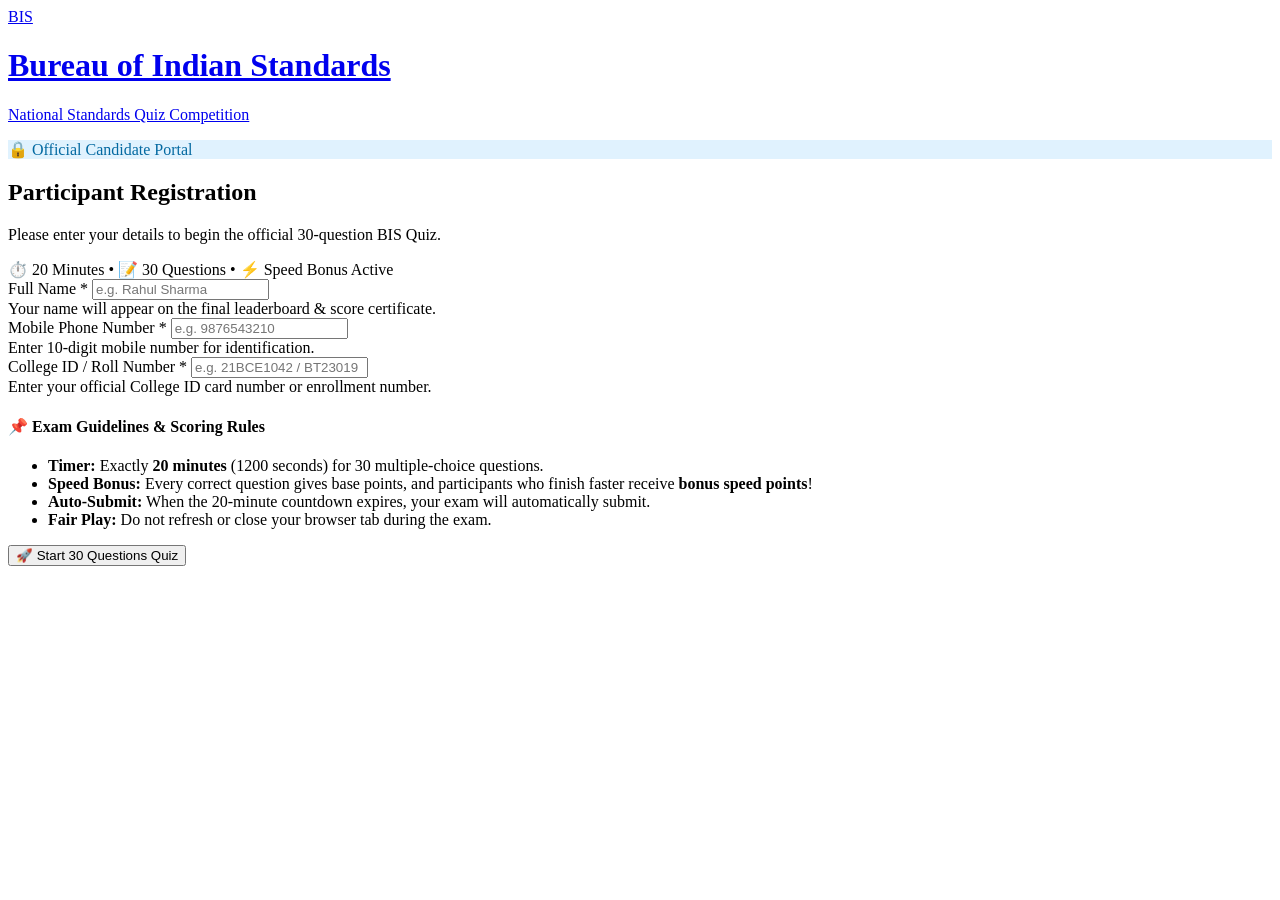
==== index.html @ db58b09c "Add files via upload" ====
<!DOCTYPE html>
<html lang="en">
<head>
  <meta charset="UTF-8">
  <meta name="viewport" content="width=device-width, initial-scale=1.0">
  <title>BIS Quiz 2026 | Bureau of Indian Standards Knowledge Competition</title>
  <link rel="stylesheet" href="/static/css/style.css">
</head>
<body>

  <!-- Header -->
  <header class="app-header">
    <a href="/" class="brand-wrapper">
      <div class="bis-badge">BIS</div>
      <div class="brand-text">
        <h1>Bureau of Indian Standards</h1>
        <p>National Standards Quiz Competition</p>
      </div>
    </a>
    <div class="speed-badge" style="background:#e0f2fe; color:#0369a1;">
      🔒 Official Candidate Portal
    </div>
  </header>

  <!-- Main Registration Section -->
  <main class="main-content">
    <div class="quiz-card reg-container">
      <div class="reg-header">
        <h2>Participant Registration</h2>
        <p>Please enter your details to begin the official 30-question BIS Quiz.</p>
        <div class="highlights-pill">
          <span>⏱️ 20 Minutes</span>
          <span>•</span>
          <span>📝 30 Questions</span>
          <span>•</span>
          <span>⚡ Speed Bonus Active</span>
        </div>
      </div>

      <!-- Registration Form -->
      <form id="regForm" onsubmit="handleRegistration(event)">
        <div class="form-group">
          <label for="name">Full Name *</label>
          <input type="text" id="name" name="name" required placeholder="e.g. Rahul Sharma" autocomplete="name">
          <div class="input-hint">Your name will appear on the final leaderboard & score certificate.</div>
        </div>

        <div class="form-group">
          <label for="phone">Mobile Phone Number *</label>
          <input type="tel" id="phone" name="phone" required placeholder="e.g. 9876543210" pattern="[0-9]{10}" maxlength="10">
          <div class="input-hint">Enter 10-digit mobile number for identification.</div>
        </div>

        <div class="form-group">
          <label for="college_id">College ID / Roll Number *</label>
          <input type="text" id="college_id" name="college_id" required placeholder="e.g. 21BCE1042 / BT23019">
          <div class="input-hint">Enter your official College ID card number or enrollment number.</div>
        </div>

        <!-- Rules Box -->
        <div class="rules-box">
          <h4>📌 Exam Guidelines & Scoring Rules</h4>
          <ul>
            <li><strong>Timer:</strong> Exactly <strong>20 minutes</strong> (1200 seconds) for 30 multiple-choice questions.</li>
            <li><strong>Speed Bonus:</strong> Every correct question gives base points, and participants who finish faster receive <strong>bonus speed points</strong>!</li>
            <li><strong>Auto-Submit:</strong> When the 20-minute countdown expires, your exam will automatically submit.</li>
            <li><strong>Fair Play:</strong> Do not refresh or close your browser tab during the exam.</li>
          </ul>
        </div>

        <div id="errorAlert" style="display:none; color:#dc2626; background:#fee2e2; padding:12px; border-radius:8px; margin-bottom:16px; font-size:14px; text-align:center;"></div>

        <button type="submit" id="submitBtn" class="btn-primary">
          <span>🚀 Start 30 Questions Quiz</span>
        </button>
      </form>
    </div>
  </main>

  <script>
    async function handleRegistration(e) {
      e.preventDefault();
      const btn = document.getElementById("submitBtn");
      const errBox = document.getElementById("errorAlert");
      errBox.style.display = "none";

      const name = document.getElementById("name").value.trim();
      const phone = document.getElementById("phone").value.trim();
      const college_id = document.getElementById("college_id").value.trim();

      if (!name || !phone || !college_id) {
        errBox.textContent = "Please fill in all required fields.";
        errBox.style.display = "block";
        return;
      }

      if (!/^\d{10}$/.test(phone)) {
        errBox.textContent = "Please enter a valid 10-digit mobile number.";
        errBox.style.display = "block";
        return;
      }

      btn.disabled = true;
      btn.innerHTML = "<span>Generating Your 30 Questions... ⏳</span>";

      try {
        const res = await fetch("/api/register", {
          method: "POST",
          headers: { "Content-Type": "application/json" },
          body: JSON.stringify({ name, phone, college_id })
        });
        const data = await res.json();
        if (data.success) {
          // Clear any old stored answers
          localStorage.removeItem("bis_quiz_answers");
          localStorage.removeItem("bis_quiz_marked");
          window.location.href = data.redirect_url;
        } else {
          errBox.textContent = data.message || "Registration failed. Please try again.";
          errBox.style.display = "block";
          btn.disabled = false;
          btn.innerHTML = "<span>🚀 Start 30 Questions Quiz</span>";
        }
      } catch (err) {
        errBox.textContent = "Connection error. Please check server status.";
        errBox.style.display = "block";
        btn.disabled = false;
        btn.innerHTML = "<span>🚀 Start 30 Questions Quiz</span>";
      }
    }
  </script>
</body>
</html>
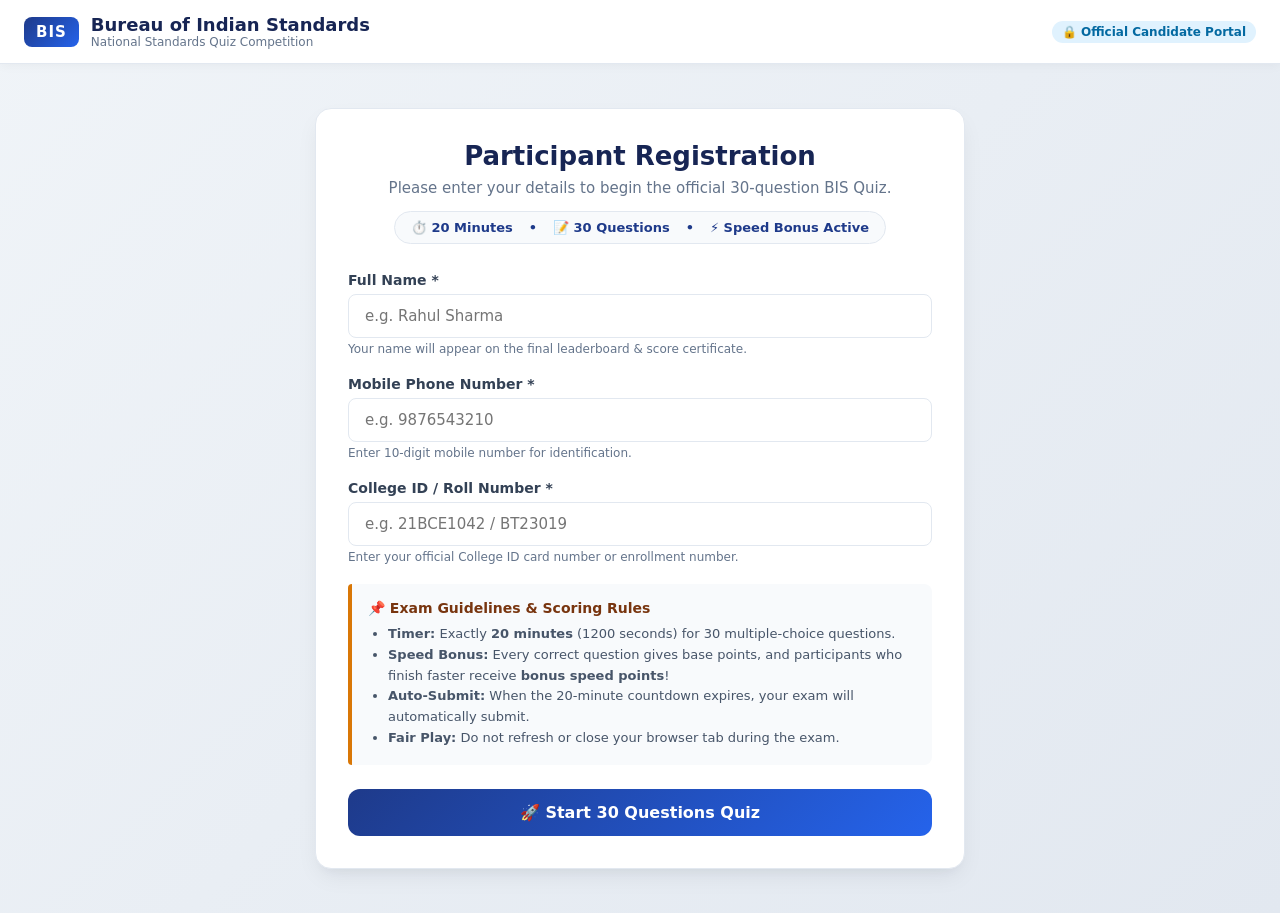
==== commit 703fb1d7: "Add files via upload" ====
--- a/index.html
+++ b/index.html
@@ -1,133 +1,1000 @@
-<!DOCTYPE html>
-<html lang="en">
-<head>
-  <meta charset="UTF-8">
-  <meta name="viewport" content="width=device-width, initial-scale=1.0">
-  <title>BIS Quiz 2026 | Bureau of Indian Standards Knowledge Competition</title>
-  <link rel="stylesheet" href="/static/css/style.css">
-</head>
-<body>
-
-  <!-- Header -->
-  <header class="app-header">
-    <a href="/" class="brand-wrapper">
-      <div class="bis-badge">BIS</div>
-      <div class="brand-text">
-        <h1>Bureau of Indian Standards</h1>
-        <p>National Standards Quiz Competition</p>
-      </div>
-    </a>
-    <div class="speed-badge" style="background:#e0f2fe; color:#0369a1;">
-      🔒 Official Candidate Portal
-    </div>
-  </header>
-
-  <!-- Main Registration Section -->
-  <main class="main-content">
-    <div class="quiz-card reg-container">
-      <div class="reg-header">
-        <h2>Participant Registration</h2>
-        <p>Please enter your details to begin the official 30-question BIS Quiz.</p>
-        <div class="highlights-pill">
-          <span>⏱️ 20 Minutes</span>
-          <span>•</span>
-          <span>📝 30 Questions</span>
-          <span>•</span>
-          <span>⚡ Speed Bonus Active</span>
-        </div>
-      </div>
-
-      <!-- Registration Form -->
-      <form id="regForm" onsubmit="handleRegistration(event)">
-        <div class="form-group">
-          <label for="name">Full Name *</label>
-          <input type="text" id="name" name="name" required placeholder="e.g. Rahul Sharma" autocomplete="name">
-          <div class="input-hint">Your name will appear on the final leaderboard & score certificate.</div>
-        </div>
-
-        <div class="form-group">
-          <label for="phone">Mobile Phone Number *</label>
-          <input type="tel" id="phone" name="phone" required placeholder="e.g. 9876543210" pattern="[0-9]{10}" maxlength="10">
-          <div class="input-hint">Enter 10-digit mobile number for identification.</div>
-        </div>
-
-        <div class="form-group">
-          <label for="college_id">College ID / Roll Number *</label>
-          <input type="text" id="college_id" name="college_id" required placeholder="e.g. 21BCE1042 / BT23019">
-          <div class="input-hint">Enter your official College ID card number or enrollment number.</div>
-        </div>
-
-        <!-- Rules Box -->
-        <div class="rules-box">
-          <h4>📌 Exam Guidelines & Scoring Rules</h4>
-          <ul>
-            <li><strong>Timer:</strong> Exactly <strong>20 minutes</strong> (1200 seconds) for 30 multiple-choice questions.</li>
-            <li><strong>Speed Bonus:</strong> Every correct question gives base points, and participants who finish faster receive <strong>bonus speed points</strong>!</li>
-            <li><strong>Auto-Submit:</strong> When the 20-minute countdown expires, your exam will automatically submit.</li>
-            <li><strong>Fair Play:</strong> Do not refresh or close your browser tab during the exam.</li>
-          </ul>
-        </div>
-
-        <div id="errorAlert" style="display:none; color:#dc2626; background:#fee2e2; padding:12px; border-radius:8px; margin-bottom:16px; font-size:14px; text-align:center;"></div>
-
-        <button type="submit" id="submitBtn" class="btn-primary">
-          <span>🚀 Start 30 Questions Quiz</span>
-        </button>
-      </form>
-    </div>
-  </main>
-
-  <script>
-    async function handleRegistration(e) {
-      e.preventDefault();
-      const btn = document.getElementById("submitBtn");
-      const errBox = document.getElementById("errorAlert");
-      errBox.style.display = "none";
-
-      const name = document.getElementById("name").value.trim();
-      const phone = document.getElementById("phone").value.trim();
-      const college_id = document.getElementById("college_id").value.trim();
-
-      if (!name || !phone || !college_id) {
-        errBox.textContent = "Please fill in all required fields.";
-        errBox.style.display = "block";
-        return;
-      }
-
-      if (!/^\d{10}$/.test(phone)) {
-        errBox.textContent = "Please enter a valid 10-digit mobile number.";
-        errBox.style.display = "block";
-        return;
-      }
-
-      btn.disabled = true;
-      btn.innerHTML = "<span>Generating Your 30 Questions... ⏳</span>";
-
-      try {
-        const res = await fetch("/api/register", {
-          method: "POST",
-          headers: { "Content-Type": "application/json" },
-          body: JSON.stringify({ name, phone, college_id })
-        });
-        const data = await res.json();
-        if (data.success) {
-          // Clear any old stored answers
-          localStorage.removeItem("bis_quiz_answers");
-          localStorage.removeItem("bis_quiz_marked");
-          window.location.href = data.redirect_url;
-        } else {
-          errBox.textContent = data.message || "Registration failed. Please try again.";
-          errBox.style.display = "block";
-          btn.disabled = false;
-          btn.innerHTML = "<span>🚀 Start 30 Questions Quiz</span>";
-        }
-      } catch (err) {
-        errBox.textContent = "Connection error. Please check server status.";
-        errBox.style.display = "block";
-        btn.disabled = false;
-        btn.innerHTML = "<span>🚀 Start 30 Questions Quiz</span>";
-      }
-    }
-  </script>
-</body>
-</html>
+<!DOCTYPE html>
+<html lang="en">
+<head>
+  <meta charset="UTF-8">
+  <meta name="viewport" content="width=device-width, initial-scale=1.0">
+  <title>BIS Quiz 2026 | Bureau of Indian Standards Knowledge Competition</title>
+  <style id="embedded_css">
+:root {
+  --primary: #1e3a8a;
+  --primary-light: #3b82f6;
+  --primary-dark: #172554;
+  --secondary: #d97706;
+  --accent: #10b981;
+  --bg-gradient: linear-gradient(135deg, #f0f4f8 0%, #e2e8f0 100%);
+  --surface: #ffffff;
+  --text-main: #0f172a;
+  --text-muted: #64748b;
+  --border: #e2e8f0;
+  --radius-lg: 16px;
+  --radius-md: 12px;
+  --radius-sm: 8px;
+  --shadow: 0 10px 25px -5px rgba(15, 23, 42, 0.08), 0 8px 10px -6px rgba(15, 23, 42, 0.04);
+  --shadow-lg: 0 20px 35px -10px rgba(15, 23, 42, 0.15);
+}
+
+* {
+  box-sizing: border-box;
+  margin: 0;
+  padding: 0;
+  font-family: 'Segoe UI', system-ui, -apple-system, sans-serif;
+}
+
+body {
+  background: var(--bg-gradient);
+  color: var(--text-main);
+  min-height: 100vh;
+  display: flex;
+  flex-direction: column;
+}
+
+/* Header & Navigation */
+.app-header {
+  background: #ffffff;
+  border-bottom: 1px solid var(--border);
+  padding: 14px 24px;
+  display: flex;
+  justify-content: space-between;
+  align-items: center;
+  position: sticky;
+  top: 0;
+  z-index: 50;
+  box-shadow: 0 2px 10px rgba(0, 0, 0, 0.04);
+}
+
+.brand-wrapper {
+  display: flex;
+  align-items: center;
+  gap: 12px;
+  text-decoration: none;
+  color: inherit;
+}
+
+.bis-badge {
+  background: linear-gradient(135deg, #1e3a8a, #2563eb);
+  color: #ffffff;
+  font-weight: 800;
+  padding: 6px 12px;
+  border-radius: var(--radius-sm);
+  font-size: 15px;
+  letter-spacing: 1px;
+}
+
+.brand-text h1 {
+  font-size: 18px;
+  font-weight: 700;
+  color: var(--primary-dark);
+}
+
+.brand-text p {
+  font-size: 12px;
+  color: var(--text-muted);
+}
+
+.nav-links {
+  display: flex;
+  align-items: center;
+  gap: 12px;
+}
+
+.nav-btn {
+  text-decoration: none;
+  font-size: 14px;
+  font-weight: 600;
+  padding: 8px 16px;
+  border-radius: var(--radius-sm);
+  transition: all 0.2s ease;
+  display: inline-flex;
+  align-items: center;
+  gap: 6px;
+}
+
+.nav-btn-outline {
+  color: var(--primary);
+  border: 1.5px solid var(--primary-light);
+  background: transparent;
+}
+
+.nav-btn-outline:hover {
+  background: #eff6ff;
+}
+
+.nav-btn-solid {
+  background: var(--primary);
+  color: #ffffff;
+}
+
+.nav-btn-solid:hover {
+  background: var(--primary-dark);
+}
+
+/* Main Container */
+.main-content {
+  flex: 1;
+  max-width: 1200px;
+  margin: 0 auto;
+  width: 100%;
+  padding: 24px 16px;
+}
+
+/* Card Styles */
+.quiz-card {
+  background: var(--surface);
+  border-radius: var(--radius-lg);
+  padding: 32px;
+  box-shadow: var(--shadow);
+  border: 1px solid var(--border);
+}
+
+/* Registration Page */
+.reg-container {
+  max-width: 650px;
+  margin: 20px auto;
+}
+
+.reg-header {
+  text-align: center;
+  margin-bottom: 28px;
+}
+
+.reg-header h2 {
+  font-size: 26px;
+  font-weight: 800;
+  color: var(--primary-dark);
+  margin-bottom: 8px;
+}
+
+.reg-header p {
+  color: var(--text-muted);
+  font-size: 15px;
+}
+
+.highlights-pill {
+  display: inline-flex;
+  gap: 16px;
+  margin-top: 14px;
+  padding: 8px 16px;
+  background: #f8fafc;
+  border: 1px solid var(--border);
+  border-radius: 30px;
+  font-size: 13px;
+  font-weight: 600;
+  color: var(--primary);
+}
+
+.form-group {
+  margin-bottom: 20px;
+}
+
+.form-group label {
+  display: block;
+  font-size: 14px;
+  font-weight: 600;
+  color: #334155;
+  margin-bottom: 6px;
+}
+
+.form-group input {
+  width: 100%;
+  padding: 12px 16px;
+  border: 1.5px solid var(--border);
+  border-radius: var(--radius-sm);
+  font-size: 15px;
+  transition: border-color 0.2s, box-shadow 0.2s;
+  outline: none;
+}
+
+.form-group input:focus {
+  border-color: var(--primary-light);
+  box-shadow: 0 0 0 3px rgba(59, 130, 246, 0.15);
+}
+
+.input-hint {
+  font-size: 12px;
+  color: var(--text-muted);
+  margin-top: 4px;
+}
+
+.rules-box {
+  background: #f8fafc;
+  border-left: 4px solid var(--secondary);
+  padding: 16px;
+  border-radius: 4px 8px 8px 4px;
+  margin-bottom: 24px;
+}
+
+.rules-box h4 {
+  font-size: 14px;
+  font-weight: 700;
+  color: #78350f;
+  margin-bottom: 8px;
+  display: flex;
+  align-items: center;
+  gap: 6px;
+}
+
+.rules-box ul {
+  padding-left: 20px;
+  font-size: 13px;
+  color: #475569;
+  line-height: 1.6;
+}
+
+.btn-primary {
+  width: 100%;
+  padding: 14px;
+  background: linear-gradient(135deg, #1e3a8a, #2563eb);
+  color: #ffffff;
+  border: none;
+  border-radius: var(--radius-md);
+  font-size: 16px;
+  font-weight: 700;
+  cursor: pointer;
+  transition: transform 0.15s ease, box-shadow 0.15s ease;
+  display: flex;
+  justify-content: center;
+  align-items: center;
+  gap: 8px;
+}
+
+.btn-primary:hover {
+  transform: translateY(-2px);
+  box-shadow: 0 8px 20px rgba(30, 58, 138, 0.25);
+}
+
+.btn-primary:active {
+  transform: translateY(0);
+}
+
+/* Quiz Interface Layout */
+.quiz-top-bar {
+  background: #ffffff;
+  border-radius: var(--radius-md);
+  padding: 16px 20px;
+  display: flex;
+  justify-content: space-between;
+  align-items: center;
+  box-shadow: var(--shadow);
+  margin-bottom: 20px;
+  border: 1px solid var(--border);
+  flex-wrap: wrap;
+  gap: 14px;
+}
+
+.participant-chip {
+  display: flex;
+  align-items: center;
+  gap: 10px;
+}
+
+.chip-avatar {
+  width: 36px;
+  height: 36px;
+  background: #eff6ff;
+  color: var(--primary);
+  font-weight: 700;
+  border-radius: 50%;
+  display: flex;
+  align-items: center;
+  justify-content: center;
+  font-size: 15px;
+}
+
+.chip-info .p-name {
+  font-size: 14px;
+  font-weight: 700;
+}
+
+.chip-info .p-id {
+  font-size: 12px;
+  color: var(--text-muted);
+}
+
+.timer-wrapper {
+  display: flex;
+  align-items: center;
+  gap: 10px;
+  background: #f1f5f9;
+  padding: 8px 16px;
+  border-radius: 30px;
+  border: 1.5px solid #cbd5e1;
+}
+
+.timer-text {
+  font-family: 'Courier New', Courier, monospace;
+  font-size: 24px;
+  font-weight: 800;
+  color: #0f172a;
+  letter-spacing: 1px;
+}
+
+.timer-warning {
+  background: #fef2f2 !important;
+  border-color: #ef4444 !important;
+  animation: pulse-border 1.5s infinite;
+}
+
+.timer-warning .timer-text {
+  color: #b91c1c !important;
+}
+
+@keyframes pulse-border {
+  0%, 100% { transform: scale(1); }
+  50% { transform: scale(1.02); }
+}
+
+.speed-badge {
+  background: #fef3c7;
+  color: #92400e;
+  padding: 4px 10px;
+  border-radius: 20px;
+  font-size: 12px;
+  font-weight: 700;
+  display: inline-flex;
+  align-items: center;
+  gap: 4px;
+}
+
+.quiz-layout {
+  display: grid;
+  grid-template-columns: 1fr 320px;
+  gap: 20px;
+}
+
+.question-box {
+  background: #ffffff;
+  border-radius: var(--radius-lg);
+  padding: 28px;
+  box-shadow: var(--shadow);
+  border: 1px solid var(--border);
+  display: flex;
+  flex-direction: column;
+}
+
+.question-header {
+  display: flex;
+  justify-content: space-between;
+  align-items: center;
+  margin-bottom: 16px;
+}
+
+.q-badge {
+  background: #e0e7ff;
+  color: #3730a3;
+  padding: 4px 12px;
+  border-radius: 20px;
+  font-size: 13px;
+  font-weight: 700;
+}
+
+.q-points {
+  color: var(--secondary);
+  font-weight: 700;
+  font-size: 13px;
+}
+
+.question-statement {
+  font-size: 18px;
+  font-weight: 600;
+  line-height: 1.5;
+  color: #1e293b;
+  margin-bottom: 24px;
+}
+
+.options-list {
+  display: flex;
+  flex-direction: column;
+  gap: 12px;
+  margin-bottom: 28px;
+}
+
+.option-item {
+  border: 1.5px solid var(--border);
+  border-radius: var(--radius-md);
+  padding: 14px 18px;
+  cursor: pointer;
+  transition: all 0.15s ease;
+  display: flex;
+  align-items: center;
+  gap: 14px;
+  background: #ffffff;
+}
+
+.option-item:hover {
+  background: #f8fafc;
+  border-color: #cbd5e1;
+}
+
+.option-item.selected {
+  background: #eff6ff;
+  border-color: var(--primary-light);
+  box-shadow: 0 0 0 2px rgba(59, 130, 246, 0.2);
+}
+
+.opt-prefix {
+  width: 32px;
+  height: 32px;
+  border-radius: 50%;
+  background: #f1f5f9;
+  color: #475569;
+  font-weight: 700;
+  display: flex;
+  align-items: center;
+  justify-content: center;
+  font-size: 13px;
+  flex-shrink: 0;
+}
+
+.option-item.selected .opt-prefix {
+  background: var(--primary);
+  color: #ffffff;
+}
+
+.opt-text {
+  font-size: 15px;
+  font-weight: 500;
+  color: #1e293b;
+}
+
+.quiz-actions {
+  display: flex;
+  justify-content: space-between;
+  align-items: center;
+  margin-top: auto;
+  padding-top: 20px;
+  border-top: 1px solid var(--border);
+  flex-wrap: wrap;
+  gap: 10px;
+}
+
+.btn-secondary {
+  padding: 10px 18px;
+  background: #f1f5f9;
+  color: #334155;
+  border: 1px solid #cbd5e1;
+  border-radius: var(--radius-sm);
+  font-size: 14px;
+  font-weight: 600;
+  cursor: pointer;
+  transition: background 0.2s;
+}
+
+.btn-secondary:hover {
+  background: #e2e8f0;
+}
+
+.btn-warning {
+  padding: 10px 18px;
+  background: #fef3c7;
+  color: #92400e;
+  border: 1px solid #fde68a;
+  border-radius: var(--radius-sm);
+  font-size: 14px;
+  font-weight: 600;
+  cursor: pointer;
+}
+
+.btn-submit-exam {
+  padding: 10px 22px;
+  background: linear-gradient(135deg, #10b981, #059669);
+  color: #ffffff;
+  border: none;
+  border-radius: var(--radius-sm);
+  font-size: 14px;
+  font-weight: 700;
+  cursor: pointer;
+  transition: all 0.2s ease;
+}
+
+.btn-submit-exam:hover {
+  background: #047857;
+  box-shadow: 0 4px 12px rgba(16, 185, 129, 0.3);
+}
+
+/* Palette Sidebar */
+.palette-sidebar {
+  background: #ffffff;
+  border-radius: var(--radius-lg);
+  padding: 20px;
+  box-shadow: var(--shadow);
+  border: 1px solid var(--border);
+  height: fit-content;
+}
+
+.palette-title {
+  font-size: 15px;
+  font-weight: 700;
+  color: #1e293b;
+  margin-bottom: 12px;
+}
+
+.palette-legend {
+  display: flex;
+  flex-direction: column;
+  gap: 6px;
+  font-size: 12px;
+  margin-bottom: 16px;
+  padding-bottom: 12px;
+  border-bottom: 1px solid var(--border);
+}
+
+.legend-item {
+  display: flex;
+  align-items: center;
+  gap: 8px;
+  color: #64748b;
+}
+
+.legend-dot {
+  width: 12px;
+  height: 12px;
+  border-radius: 3px;
+}
+
+.dot-answered { background: #10b981; }
+.dot-review { background: #8b5cf6; }
+.dot-unvisited { background: #e2e8f0; }
+
+.palette-grid {
+  display: grid;
+  grid-template-columns: repeat(5, 1fr);
+  gap: 8px;
+}
+
+.palette-btn {
+  height: 38px;
+  border-radius: var(--radius-sm);
+  border: 1px solid var(--border);
+  background: #f8fafc;
+  font-weight: 700;
+  font-size: 13px;
+  cursor: pointer;
+  transition: all 0.15s ease;
+}
+
+.palette-btn:hover {
+  background: #e2e8f0;
+}
+
+.palette-btn.active {
+  border-color: #2563eb !important;
+  box-shadow: 0 0 0 2px rgba(37, 99, 235, 0.4);
+}
+
+.palette-btn.answered {
+  background: #10b981;
+  color: #ffffff;
+  border-color: #059669;
+}
+
+.palette-btn.review {
+  background: #8b5cf6;
+  color: #ffffff;
+  border-color: #7c3aed;
+}
+
+/* Modal */
+.modal-overlay {
+  position: fixed;
+  inset: 0;
+  background: rgba(15, 23, 42, 0.6);
+  backdrop-filter: blur(4px);
+  display: none;
+  align-items: center;
+  justify-content: center;
+  z-index: 100;
+  padding: 16px;
+}
+
+.modal-content {
+  background: #ffffff;
+  border-radius: var(--radius-lg);
+  max-width: 480px;
+  width: 100%;
+  padding: 28px;
+  box-shadow: var(--shadow-lg);
+  text-align: center;
+}
+
+.modal-content h3 {
+  font-size: 20px;
+  font-weight: 800;
+  margin-bottom: 12px;
+}
+
+.modal-stats {
+  display: flex;
+  justify-content: space-around;
+  margin: 20px 0;
+  padding: 16px;
+  background: #f8fafc;
+  border-radius: var(--radius-md);
+}
+
+.modal-stat-val {
+  font-size: 20px;
+  font-weight: 800;
+  color: var(--primary);
+}
+
+.modal-stat-lbl {
+  font-size: 12px;
+  color: var(--text-muted);
+}
+
+.modal-actions {
+  display: flex;
+  gap: 12px;
+  margin-top: 20px;
+}
+
+/* Leaderboard Page */
+.lb-header {
+  text-align: center;
+  margin-bottom: 28px;
+}
+
+.lb-header h2 {
+  font-size: 28px;
+  font-weight: 800;
+  color: var(--primary-dark);
+}
+
+.personal-card {
+  background: linear-gradient(135deg, #1e3a8a, #1e40af);
+  color: #ffffff;
+  border-radius: var(--radius-lg);
+  padding: 24px;
+  margin-bottom: 28px;
+  box-shadow: var(--shadow-lg);
+  display: flex;
+  justify-content: space-between;
+  align-items: center;
+  flex-wrap: wrap;
+  gap: 20px;
+}
+
+.personal-meta h3 {
+  font-size: 22px;
+  font-weight: 800;
+  margin-bottom: 4px;
+}
+
+.personal-meta p {
+  opacity: 0.85;
+  font-size: 14px;
+}
+
+.personal-stats-grid {
+  display: flex;
+  gap: 20px;
+}
+
+.p-stat-box {
+  background: rgba(255, 255, 255, 0.15);
+  backdrop-filter: blur(10px);
+  padding: 12px 18px;
+  border-radius: var(--radius-md);
+  text-align: center;
+}
+
+.p-stat-num {
+  font-size: 24px;
+  font-weight: 800;
+}
+
+.p-stat-txt {
+  font-size: 11px;
+  text-transform: uppercase;
+  letter-spacing: 0.5px;
+  opacity: 0.85;
+}
+
+.table-card {
+  background: #ffffff;
+  border-radius: var(--radius-lg);
+  box-shadow: var(--shadow);
+  border: 1px solid var(--border);
+  overflow: hidden;
+}
+
+.table-toolbar {
+  padding: 16px 20px;
+  display: flex;
+  justify-content: space-between;
+  align-items: center;
+  border-bottom: 1px solid var(--border);
+  flex-wrap: wrap;
+  gap: 12px;
+}
+
+.search-input {
+  padding: 8px 14px;
+  border: 1.5px solid var(--border);
+  border-radius: var(--radius-sm);
+  font-size: 14px;
+  width: 260px;
+}
+
+.lb-table {
+  width: 100%;
+  border-collapse: collapse;
+}
+
+.lb-table th {
+  background: #f8fafc;
+  padding: 12px 18px;
+  text-align: left;
+  font-size: 12px;
+  text-transform: uppercase;
+  color: #64748b;
+  font-weight: 700;
+  letter-spacing: 0.5px;
+}
+
+.lb-table td {
+  padding: 14px 18px;
+  border-top: 1px solid var(--border);
+  font-size: 14px;
+}
+
+.lb-table tr:hover {
+  background: #f8fafc;
+}
+
+.rank-badge {
+  display: inline-flex;
+  align-items: center;
+  justify-content: center;
+  width: 32px;
+  height: 32px;
+  border-radius: 50%;
+  font-weight: 800;
+  font-size: 14px;
+}
+
+.rank-1 { background: #fef08a; color: #854d0e; box-shadow: 0 0 10px rgba(234, 179, 8, 0.4); }
+.rank-2 { background: #e2e8f0; color: #475569; }
+.rank-3 { background: #fed7aa; color: #9a3412; }
+.rank-other { background: #f1f5f9; color: #64748b; }
+
+.highlight-row {
+  background: #f0fdf4 !important;
+  border-left: 4px solid #10b981;
+}
+
+/* Host Panel Specific */
+.host-hero {
+  background: #ffffff;
+  border-radius: var(--radius-lg);
+  padding: 28px;
+  box-shadow: var(--shadow);
+  border: 1px solid var(--border);
+  display: grid;
+  grid-template-columns: 300px 1fr;
+  gap: 32px;
+  align-items: center;
+  margin-bottom: 24px;
+}
+
+.qr-box {
+  text-align: center;
+  background: #f8fafc;
+  padding: 16px;
+  border-radius: var(--radius-md);
+  border: 1.5px dashed #cbd5e1;
+}
+
+.qr-box img {
+  width: 100%;
+  max-width: 220px;
+  height: auto;
+  border-radius: 8px;
+  margin-bottom: 8px;
+}
+
+.host-stats-row {
+  display: grid;
+  grid-template-columns: repeat(auto-fit, minmax(180px, 1fr));
+  gap: 16px;
+  margin-bottom: 24px;
+}
+
+.stat-card {
+  background: #ffffff;
+  border-radius: var(--radius-md);
+  padding: 20px;
+  border: 1px solid var(--border);
+  box-shadow: var(--shadow);
+}
+
+.stat-card-num {
+  font-size: 28px;
+  font-weight: 800;
+  color: var(--primary);
+  margin-top: 4px;
+}
+
+.stat-card-title {
+  font-size: 13px;
+  color: var(--text-muted);
+  font-weight: 600;
+}
+
+.host-actions-bar {
+  display: flex;
+  gap: 12px;
+  flex-wrap: wrap;
+  margin-bottom: 20px;
+}
+
+.btn-export {
+  padding: 10px 18px;
+  background: #0f766e;
+  color: #ffffff;
+  border: none;
+  border-radius: var(--radius-sm);
+  font-size: 14px;
+  font-weight: 700;
+  cursor: pointer;
+  display: inline-flex;
+  align-items: center;
+  gap: 8px;
+  text-decoration: none;
+}
+
+.btn-export:hover {
+  background: #115e59;
+}
+
+/* Responsive adjustments */
+@media (max-width: 850px) {
+  .quiz-layout {
+    grid-template-columns: 1fr;
+  }
+  .host-hero {
+    grid-template-columns: 1fr;
+  }
+  .personal-stats-grid {
+    width: 100%;
+    justify-content: space-between;
+  }
+}
+
+</style>
+</head>
+<body>
+
+  <!-- Header -->
+  <header class="app-header">
+    <a href="/" class="brand-wrapper">
+      <div class="bis-badge">BIS</div>
+      <div class="brand-text">
+        <h1>Bureau of Indian Standards</h1>
+        <p>National Standards Quiz Competition</p>
+      </div>
+    </a>
+    <div class="speed-badge" style="background:#e0f2fe; color:#0369a1;">
+      🔒 Official Candidate Portal
+    </div>
+  </header>
+
+  <!-- Main Registration Section -->
+  <main class="main-content">
+    <div class="quiz-card reg-container">
+      <div class="reg-header">
+        <h2>Participant Registration</h2>
+        <p>Please enter your details to begin the official 30-question BIS Quiz.</p>
+        <div class="highlights-pill">
+          <span>⏱️ 20 Minutes</span>
+          <span>•</span>
+          <span>📝 30 Questions</span>
+          <span>•</span>
+          <span>⚡ Speed Bonus Active</span>
+        </div>
+      </div>
+
+      <!-- Registration Form -->
+      <form id="regForm" onsubmit="handleRegistration(event)">
+        <div class="form-group">
+          <label for="name">Full Name *</label>
+          <input type="text" id="name" name="name" required placeholder="e.g. Rahul Sharma" autocomplete="name">
+          <div class="input-hint">Your name will appear on the final leaderboard & score certificate.</div>
+        </div>
+
+        <div class="form-group">
+          <label for="phone">Mobile Phone Number *</label>
+          <input type="tel" id="phone" name="phone" required placeholder="e.g. 9876543210" pattern="[0-9]{10}" maxlength="10">
+          <div class="input-hint">Enter 10-digit mobile number for identification.</div>
+        </div>
+
+        <div class="form-group">
+          <label for="college_id">College ID / Roll Number *</label>
+          <input type="text" id="college_id" name="college_id" required placeholder="e.g. 21BCE1042 / BT23019">
+          <div class="input-hint">Enter your official College ID card number or enrollment number.</div>
+        </div>
+
+        <!-- Rules Box -->
+        <div class="rules-box">
+          <h4>📌 Exam Guidelines & Scoring Rules</h4>
+          <ul>
+            <li><strong>Timer:</strong> Exactly <strong>20 minutes</strong> (1200 seconds) for 30 multiple-choice questions.</li>
+            <li><strong>Speed Bonus:</strong> Every correct question gives base points, and participants who finish faster receive <strong>bonus speed points</strong>!</li>
+            <li><strong>Auto-Submit:</strong> When the 20-minute countdown expires, your exam will automatically submit.</li>
+            <li><strong>Fair Play:</strong> Do not refresh or close your browser tab during the exam.</li>
+          </ul>
+        </div>
+
+        <div id="errorAlert" style="display:none; color:#dc2626; background:#fee2e2; padding:12px; border-radius:8px; margin-bottom:16px; font-size:14px; text-align:center;"></div>
+
+        <button type="submit" id="submitBtn" class="btn-primary">
+          <span>🚀 Start 30 Questions Quiz</span>
+        </button>
+      </form>
+    </div>
+  </main>
+
+  <script>
+    async function handleRegistration(e) {
+      e.preventDefault();
+      const btn = document.getElementById("submitBtn");
+      const errBox = document.getElementById("errorAlert");
+      errBox.style.display = "none";
+
+      const name = document.getElementById("name").value.trim();
+      const phone = document.getElementById("phone").value.trim();
+      const college_id = document.getElementById("college_id").value.trim();
+
+      if (!name || !phone || !college_id) {
+        errBox.textContent = "Please fill in all required fields.";
+        errBox.style.display = "block";
+        return;
+      }
+
+      if (!/^\d{10}$/.test(phone)) {
+        errBox.textContent = "Please enter a valid 10-digit mobile number.";
+        errBox.style.display = "block";
+        return;
+      }
+
+      btn.disabled = true;
+      btn.innerHTML = "<span>Generating Your 30 Questions... ⏳</span>";
+
+      try {
+        const res = await fetch("/api/register", {
+          method: "POST",
+          headers: { "Content-Type": "application/json" },
+          body: JSON.stringify({ name, phone, college_id })
+        });
+        const data = await res.json();
+        if (data.success) {
+          // Clear any old stored answers
+          localStorage.removeItem("bis_quiz_answers");
+          localStorage.removeItem("bis_quiz_marked");
+          window.location.href = data.redirect_url;
+        } else {
+          errBox.textContent = data.message || "Registration failed. Please try again.";
+          errBox.style.display = "block";
+          btn.disabled = false;
+          btn.innerHTML = "<span>🚀 Start 30 Questions Quiz</span>";
+        }
+      } catch (err) {
+        errBox.textContent = "Connection error. Please check server status.";
+        errBox.style.display = "block";
+        btn.disabled = false;
+        btn.innerHTML = "<span>🚀 Start 30 Questions Quiz</span>";
+      }
+    }
+  </script>
+</body>
+</html>
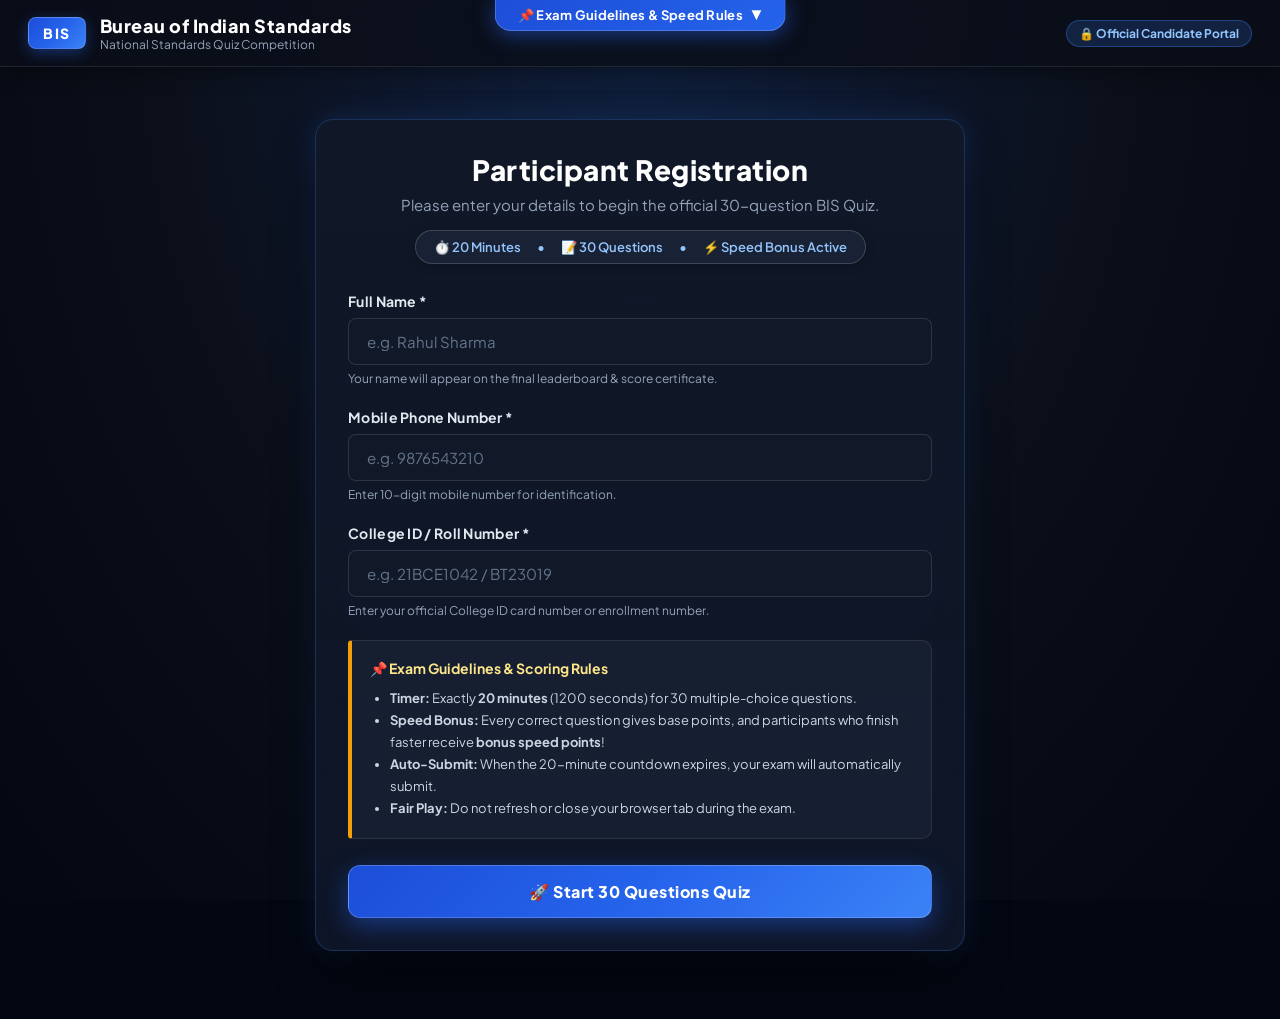
==== commit b1ccdd7a: "Add files via upload" ====
--- a/index.html
+++ b/index.html
@@ -5,75 +5,135 @@
   <meta name="viewport" content="width=device-width, initial-scale=1.0">
   <title>BIS Quiz 2026 | Bureau of Indian Standards Knowledge Competition</title>
   <style id="embedded_css">
+@import url('https://fonts.googleapis.com/css2?family=Plus+Jakarta+Sans:wght@300;400;500;600;700;800&family=Outfit:wght@400;500;600;700;800&family=JetBrains+Mono:wght@500;700&display=swap');
+
+@font-face {
+  font-family: 'Breadley Sans';
+  src: local('Breadley Sans'), local('BreadleySans'), local('Bradley Hand ITC'), local('Bradley Hand');
+  font-weight: normal;
+  font-style: normal;
+}
+
+@font-face {
+  font-family: 'Breadley';
+  src: local('Breadley'), local('Breadley Sans'), local('Bradley');
+  font-weight: normal;
+  font-style: normal;
+}
+
 :root {
-  --primary: #1e3a8a;
-  --primary-light: #3b82f6;
-  --primary-dark: #172554;
-  --secondary: #d97706;
+  --primary: #3b82f6;
+  --primary-light: #60a5fa;
+  --primary-dark: #1d4ed8;
+  --primary-glow: rgba(59, 130, 246, 0.35);
+  --secondary: #f59e0b;
+  --secondary-glow: rgba(245, 158, 11, 0.3);
   --accent: #10b981;
-  --bg-gradient: linear-gradient(135deg, #f0f4f8 0%, #e2e8f0 100%);
-  --surface: #ffffff;
-  --text-main: #0f172a;
-  --text-muted: #64748b;
-  --border: #e2e8f0;
-  --radius-lg: 16px;
+  --accent-glow: rgba(16, 185, 129, 0.35);
+  --bg-gradient: radial-gradient(ellipse at 50% 0%, #0f1f3d 0%, #0b0f19 55%, #030712 100%);
+  --bg-base: #030712;
+  --surface: #0f172a;
+  --surface-glass: rgba(15, 23, 42, 0.82);
+  --surface-card: rgba(17, 24, 39, 0.88);
+  --surface-card-hover: rgba(30, 41, 59, 0.95);
+  --surface-input: #111827;
+  --text-main: #f8fafc;
+  --text-muted: #94a3b8;
+  --text-dim: #64748b;
+  --border: rgba(255, 255, 255, 0.09);
+  --border-light: rgba(255, 255, 255, 0.16);
+  --border-accent: rgba(59, 130, 246, 0.45);
+  --radius-lg: 18px;
   --radius-md: 12px;
   --radius-sm: 8px;
-  --shadow: 0 10px 25px -5px rgba(15, 23, 42, 0.08), 0 8px 10px -6px rgba(15, 23, 42, 0.04);
-  --shadow-lg: 0 20px 35px -10px rgba(15, 23, 42, 0.15);
+  --shadow: 0 10px 30px -5px rgba(0, 0, 0, 0.7), 0 0 1px 1px rgba(255, 255, 255, 0.05);
+  --shadow-lg: 0 25px 50px -12px rgba(0, 0, 0, 0.85), 0 0 30px rgba(59, 130, 246, 0.18);
+  --font-family: 'Breadley Sans', 'Breadley', 'Bradley Hand ITC', 'Bradley Hand', 'Plus Jakarta Sans', 'Outfit', -apple-system, BlinkMacSystemFont, 'Segoe UI', Roboto, sans-serif;
 }
 
 * {
   box-sizing: border-box;
   margin: 0;
   padding: 0;
-  font-family: 'Segoe UI', system-ui, -apple-system, sans-serif;
+  font-family: var(--font-family);
+  -webkit-font-smoothing: antialiased;
+  -moz-osx-font-smoothing: grayscale;
 }
 
 body {
   background: var(--bg-gradient);
+  background-color: var(--bg-base);
+  background-attachment: fixed;
   color: var(--text-main);
   min-height: 100vh;
   display: flex;
   flex-direction: column;
+  position: relative;
+  overflow-x: hidden;
+}
+
+/* Custom Sleek Dark Scrollbar */
+::-webkit-scrollbar {
+  width: 8px;
+  height: 8px;
+}
+::-webkit-scrollbar-track {
+  background: #090d16;
+}
+::-webkit-scrollbar-thumb {
+  background: #1e293b;
+  border-radius: 4px;
+}
+::-webkit-scrollbar-thumb:hover {
+  background: #334155;
 }
 
 /* Header & Navigation */
 .app-header {
-  background: #ffffff;
+  background: rgba(11, 15, 25, 0.85);
+  backdrop-filter: blur(16px);
+  -webkit-backdrop-filter: blur(16px);
   border-bottom: 1px solid var(--border);
-  padding: 14px 24px;
+  padding: 14px 28px;
   display: flex;
   justify-content: space-between;
   align-items: center;
   position: sticky;
   top: 0;
   z-index: 50;
-  box-shadow: 0 2px 10px rgba(0, 0, 0, 0.04);
+  box-shadow: 0 4px 20px rgba(0, 0, 0, 0.4);
 }
 
 .brand-wrapper {
   display: flex;
   align-items: center;
-  gap: 12px;
+  gap: 14px;
   text-decoration: none;
   color: inherit;
+  transition: transform 0.2s ease;
+}
+
+.brand-wrapper:hover {
+  transform: translateY(-1px);
 }
 
 .bis-badge {
-  background: linear-gradient(135deg, #1e3a8a, #2563eb);
-  color: #ffffff;
-  font-weight: 800;
-  padding: 6px 12px;
+  background: linear-gradient(135deg, #1d4ed8, #2563eb, #3b82f6);
+  color: #ffffff;
+  font-weight: 800;
+  padding: 6px 14px;
   border-radius: var(--radius-sm);
-  font-size: 15px;
-  letter-spacing: 1px;
+  font-size: 14px;
+  letter-spacing: 1.5px;
+  box-shadow: 0 4px 14px rgba(37, 99, 235, 0.4);
+  border: 1px solid rgba(255, 255, 255, 0.2);
 }
 
 .brand-text h1 {
   font-size: 18px;
-  font-weight: 700;
-  color: var(--primary-dark);
+  font-weight: 800;
+  color: #ffffff;
+  letter-spacing: 0.5px;
 }
 
 .brand-text p {
@@ -90,32 +150,39 @@
 .nav-btn {
   text-decoration: none;
   font-size: 14px;
-  font-weight: 600;
-  padding: 8px 16px;
+  font-weight: 700;
+  padding: 9px 18px;
   border-radius: var(--radius-sm);
   transition: all 0.2s ease;
   display: inline-flex;
   align-items: center;
-  gap: 6px;
+  gap: 8px;
 }
 
 .nav-btn-outline {
-  color: var(--primary);
-  border: 1.5px solid var(--primary-light);
-  background: transparent;
+  color: #93c5fd;
+  border: 1.5px solid rgba(59, 130, 246, 0.4);
+  background: rgba(30, 58, 138, 0.15);
 }
 
 .nav-btn-outline:hover {
-  background: #eff6ff;
+  background: rgba(59, 130, 246, 0.25);
+  border-color: #60a5fa;
+  color: #ffffff;
+  box-shadow: 0 0 15px rgba(59, 130, 246, 0.3);
 }
 
 .nav-btn-solid {
-  background: var(--primary);
-  color: #ffffff;
+  background: linear-gradient(135deg, #1d4ed8, #2563eb);
+  color: #ffffff;
+  box-shadow: 0 4px 15px rgba(37, 99, 235, 0.4);
+  border: 1px solid rgba(255, 255, 255, 0.15);
 }
 
 .nav-btn-solid:hover {
-  background: var(--primary-dark);
+  background: linear-gradient(135deg, #2563eb, #3b82f6);
+  box-shadow: 0 6px 20px rgba(37, 99, 235, 0.6);
+  transform: translateY(-1px);
 }
 
 /* Main Container */
@@ -124,12 +191,14 @@
   max-width: 1200px;
   margin: 0 auto;
   width: 100%;
-  padding: 24px 16px;
+  padding: 32px 20px 48px;
 }
 
 /* Card Styles */
 .quiz-card {
-  background: var(--surface);
+  background: var(--surface-card);
+  backdrop-filter: blur(12px);
+  -webkit-backdrop-filter: blur(12px);
   border-radius: var(--radius-lg);
   padding: 32px;
   box-shadow: var(--shadow);
@@ -140,6 +209,9 @@
 .reg-container {
   max-width: 650px;
   margin: 20px auto;
+  box-shadow: var(--shadow-lg);
+  border: 1px solid rgba(59, 130, 246, 0.25);
+  background: linear-gradient(180deg, rgba(17, 24, 39, 0.95) 0%, rgba(15, 23, 42, 0.9) 100%);
 }
 
 .reg-header {
@@ -148,10 +220,11 @@
 }
 
 .reg-header h2 {
-  font-size: 26px;
-  font-weight: 800;
-  color: var(--primary-dark);
+  font-size: 28px;
+  font-weight: 800;
+  color: #ffffff;
   margin-bottom: 8px;
+  letter-spacing: 0.5px;
 }
 
 .reg-header p {
@@ -162,94 +235,108 @@
 .highlights-pill {
   display: inline-flex;
   gap: 16px;
-  margin-top: 14px;
-  padding: 8px 16px;
-  background: #f8fafc;
-  border: 1px solid var(--border);
+  margin-top: 16px;
+  padding: 8px 18px;
+  background: rgba(30, 41, 59, 0.7);
+  border: 1px solid var(--border-light);
   border-radius: 30px;
   font-size: 13px;
   font-weight: 600;
-  color: var(--primary);
+  color: #93c5fd;
+  box-shadow: 0 2px 10px rgba(0, 0, 0, 0.3);
 }
 
 .form-group {
-  margin-bottom: 20px;
+  margin-bottom: 22px;
 }
 
 .form-group label {
   display: block;
   font-size: 14px;
-  font-weight: 600;
-  color: #334155;
-  margin-bottom: 6px;
+  font-weight: 700;
+  color: #e2e8f0;
+  margin-bottom: 8px;
+  letter-spacing: 0.3px;
 }
 
 .form-group input {
   width: 100%;
-  padding: 12px 16px;
-  border: 1.5px solid var(--border);
+  padding: 13px 18px;
+  background: var(--surface-input);
+  color: #ffffff;
+  border: 1.5px solid rgba(255, 255, 255, 0.12);
   border-radius: var(--radius-sm);
   font-size: 15px;
-  transition: border-color 0.2s, box-shadow 0.2s;
+  transition: all 0.2s ease;
   outline: none;
 }
 
+.form-group input::placeholder {
+  color: #64748b;
+}
+
 .form-group input:focus {
-  border-color: var(--primary-light);
-  box-shadow: 0 0 0 3px rgba(59, 130, 246, 0.15);
+  border-color: var(--primary);
+  background: #0f172a;
+  box-shadow: 0 0 0 3px rgba(59, 130, 246, 0.25), 0 0 15px rgba(59, 130, 246, 0.2);
 }
 
 .input-hint {
   font-size: 12px;
   color: var(--text-muted);
-  margin-top: 4px;
+  margin-top: 6px;
 }
 
 .rules-box {
-  background: #f8fafc;
+  background: rgba(30, 41, 59, 0.5);
   border-left: 4px solid var(--secondary);
-  padding: 16px;
-  border-radius: 4px 8px 8px 4px;
-  margin-bottom: 24px;
+  border-top: 1px solid var(--border);
+  border-right: 1px solid var(--border);
+  border-bottom: 1px solid var(--border);
+  padding: 18px;
+  border-radius: 4px 10px 10px 4px;
+  margin-bottom: 26px;
 }
 
 .rules-box h4 {
   font-size: 14px;
   font-weight: 700;
-  color: #78350f;
-  margin-bottom: 8px;
-  display: flex;
-  align-items: center;
-  gap: 6px;
+  color: #fde68a;
+  margin-bottom: 10px;
+  display: flex;
+  align-items: center;
+  gap: 8px;
 }
 
 .rules-box ul {
   padding-left: 20px;
   font-size: 13px;
-  color: #475569;
-  line-height: 1.6;
+  color: #cbd5e1;
+  line-height: 1.7;
 }
 
 .btn-primary {
   width: 100%;
-  padding: 14px;
-  background: linear-gradient(135deg, #1e3a8a, #2563eb);
-  color: #ffffff;
-  border: none;
+  padding: 15px;
+  background: linear-gradient(135deg, #1d4ed8, #2563eb, #3b82f6);
+  color: #ffffff;
+  border: 1px solid rgba(255, 255, 255, 0.2);
   border-radius: var(--radius-md);
   font-size: 16px;
-  font-weight: 700;
+  font-weight: 800;
+  letter-spacing: 0.5px;
   cursor: pointer;
-  transition: transform 0.15s ease, box-shadow 0.15s ease;
+  transition: all 0.2s cubic-bezier(0.16, 1, 0.3, 1);
   display: flex;
   justify-content: center;
   align-items: center;
-  gap: 8px;
+  gap: 10px;
+  box-shadow: 0 8px 25px rgba(37, 99, 235, 0.45);
 }
 
 .btn-primary:hover {
   transform: translateY(-2px);
-  box-shadow: 0 8px 20px rgba(30, 58, 138, 0.25);
+  box-shadow: 0 12px 30px rgba(37, 99, 235, 0.6), 0 0 20px rgba(59, 130, 246, 0.4);
 }
 
 .btn-primary:active {
@@ -258,41 +345,46 @@
 
 /* Quiz Interface Layout */
 .quiz-top-bar {
-  background: #ffffff;
+  background: rgba(17, 24, 39, 0.9);
+  backdrop-filter: blur(14px);
+  -webkit-backdrop-filter: blur(14px);
   border-radius: var(--radius-md);
-  padding: 16px 20px;
+  padding: 16px 24px;
   display: flex;
   justify-content: space-between;
   align-items: center;
   box-shadow: var(--shadow);
-  margin-bottom: 20px;
+  margin-bottom: 24px;
   border: 1px solid var(--border);
   flex-wrap: wrap;
-  gap: 14px;
+  gap: 16px;
 }
 
 .participant-chip {
   display: flex;
   align-items: center;
-  gap: 10px;
+  gap: 12px;
 }
 
 .chip-avatar {
-  width: 36px;
-  height: 36px;
-  background: #eff6ff;
-  color: var(--primary);
+  width: 40px;
+  height: 40px;
+  background: linear-gradient(135deg, #1e3a8a, #2563eb);
+  color: #ffffff;
+  font-weight: 800;
+  border-radius: 50%;
+  display: flex;
+  align-items: center;
+  justify-content: center;
+  font-size: 16px;
+  border: 1.5px solid rgba(255, 255, 255, 0.2);
+  box-shadow: 0 2px 10px rgba(37, 99, 235, 0.35);
+}
+
+.chip-info .p-name {
+  font-size: 15px;
   font-weight: 700;
-  border-radius: 50%;
-  display: flex;
-  align-items: center;
-  justify-content: center;
-  font-size: 15px;
-}
-
-.chip-info .p-name {
-  font-size: 14px;
-  font-weight: 700;
+  color: #f8fafc;
 }
 
 .chip-info .p-id {
@@ -304,57 +396,62 @@
   display: flex;
   align-items: center;
   gap: 10px;
-  background: #f1f5f9;
-  padding: 8px 16px;
+  background: #111827;
+  padding: 8px 20px;
   border-radius: 30px;
-  border: 1.5px solid #cbd5e1;
+  border: 1.5px solid rgba(59, 130, 246, 0.35);
+  box-shadow: 0 0 15px rgba(59, 130, 246, 0.15);
 }
 
 .timer-text {
-  font-family: 'Courier New', Courier, monospace;
+  font-family: 'JetBrains Mono', 'Courier New', Courier, monospace;
   font-size: 24px;
   font-weight: 800;
-  color: #0f172a;
-  letter-spacing: 1px;
+  color: #60a5fa;
+  letter-spacing: 1.5px;
 }
 
 .timer-warning {
-  background: #fef2f2 !important;
+  background: rgba(185, 28, 28, 0.25) !important;
   border-color: #ef4444 !important;
-  animation: pulse-border 1.5s infinite;
+  box-shadow: 0 0 20px rgba(239, 68, 68, 0.4) !important;
+  animation: pulse-border 1.2s infinite;
 }
 
 .timer-warning .timer-text {
-  color: #b91c1c !important;
+  color: #fca5a5 !important;
 }
 
 @keyframes pulse-border {
   0%, 100% { transform: scale(1); }
-  50% { transform: scale(1.02); }
+  50% { transform: scale(1.03); }
 }
 
 .speed-badge {
-  background: #fef3c7;
-  color: #92400e;
-  padding: 4px 10px;
+  background: rgba(245, 158, 11, 0.18);
+  color: #fbbf24;
+  padding: 5px 12px;
   border-radius: 20px;
   font-size: 12px;
   font-weight: 700;
   display: inline-flex;
   align-items: center;
-  gap: 4px;
+  gap: 6px;
+  border: 1px solid rgba(245, 158, 11, 0.35);
 }
 
 .quiz-layout {
   display: grid;
   grid-template-columns: 1fr 320px;
-  gap: 20px;
+  gap: 24px;
 }
 
 .question-box {
-  background: #ffffff;
+  background: var(--surface-card);
+  backdrop-filter: blur(12px);
+  -webkit-backdrop-filter: blur(12px);
   border-radius: var(--radius-lg);
-  padding: 28px;
+  padding: 30px;
   box-shadow: var(--shadow);
   border: 1px solid var(--border);
   display: flex;
@@ -365,85 +462,91 @@
   display: flex;
   justify-content: space-between;
   align-items: center;
-  margin-bottom: 16px;
+  margin-bottom: 20px;
 }
 
 .q-badge {
-  background: #e0e7ff;
-  color: #3730a3;
-  padding: 4px 12px;
+  background: rgba(59, 130, 246, 0.18);
+  color: #93c5fd;
+  padding: 5px 14px;
   border-radius: 20px;
   font-size: 13px;
   font-weight: 700;
+  border: 1px solid rgba(59, 130, 246, 0.3);
 }
 
 .q-points {
-  color: var(--secondary);
+  color: #fbbf24;
   font-weight: 700;
   font-size: 13px;
 }
 
 .question-statement {
-  font-size: 18px;
+  font-size: 19px;
   font-weight: 600;
-  line-height: 1.5;
-  color: #1e293b;
-  margin-bottom: 24px;
+  line-height: 1.55;
+  color: #f8fafc;
+  margin-bottom: 28px;
 }
 
 .options-list {
   display: flex;
   flex-direction: column;
-  gap: 12px;
-  margin-bottom: 28px;
+  gap: 14px;
+  margin-bottom: 30px;
 }
 
 .option-item {
-  border: 1.5px solid var(--border);
+  border: 1.5px solid rgba(255, 255, 255, 0.1);
   border-radius: var(--radius-md);
-  padding: 14px 18px;
+  padding: 16px 20px;
   cursor: pointer;
-  transition: all 0.15s ease;
-  display: flex;
-  align-items: center;
-  gap: 14px;
-  background: #ffffff;
+  transition: all 0.2s cubic-bezier(0.16, 1, 0.3, 1);
+  display: flex;
+  align-items: center;
+  gap: 16px;
+  background: rgba(30, 41, 59, 0.5);
 }
 
 .option-item:hover {
-  background: #f8fafc;
-  border-color: #cbd5e1;
+  background: rgba(51, 65, 85, 0.7);
+  border-color: rgba(255, 255, 255, 0.25);
+  transform: translateX(3px);
 }
 
 .option-item.selected {
-  background: #eff6ff;
-  border-color: var(--primary-light);
-  box-shadow: 0 0 0 2px rgba(59, 130, 246, 0.2);
+  background: linear-gradient(135deg, rgba(30, 58, 138, 0.4), rgba(37, 99, 235, 0.25));
+  border-color: #3b82f6;
+  box-shadow: 0 0 20px rgba(59, 130, 246, 0.3), inset 0 0 10px rgba(59, 130, 246, 0.15);
 }
 
 .opt-prefix {
-  width: 32px;
-  height: 32px;
+  width: 34px;
+  height: 34px;
   border-radius: 50%;
-  background: #f1f5f9;
-  color: #475569;
-  font-weight: 700;
+  background: #1e293b;
+  color: #cbd5e1;
+  font-weight: 800;
   display: flex;
   align-items: center;
   justify-content: center;
   font-size: 13px;
   flex-shrink: 0;
+  border: 1px solid rgba(255, 255, 255, 0.1);
+  transition: all 0.2s ease;
 }
 
 .option-item.selected .opt-prefix {
-  background: var(--primary);
-  color: #ffffff;
+  background: #2563eb;
+  color: #ffffff;
+  border-color: #60a5fa;
+  box-shadow: 0 0 10px rgba(59, 130, 246, 0.5);
 }
 
 .opt-text {
   font-size: 15px;
   font-weight: 500;
-  color: #1e293b;
+  color: #f1f5f9;
 }
 
 .quiz-actions {
@@ -451,61 +554,76 @@
   justify-content: space-between;
   align-items: center;
   margin-top: auto;
-  padding-top: 20px;
+  padding-top: 22px;
   border-top: 1px solid var(--border);
   flex-wrap: wrap;
-  gap: 10px;
+  gap: 12px;
 }
 
 .btn-secondary {
-  padding: 10px 18px;
-  background: #f1f5f9;
-  color: #334155;
-  border: 1px solid #cbd5e1;
+  padding: 10px 20px;
+  background: #1e293b;
+  color: #e2e8f0;
+  border: 1px solid rgba(255, 255, 255, 0.12);
   border-radius: var(--radius-sm);
   font-size: 14px;
   font-weight: 600;
   cursor: pointer;
-  transition: background 0.2s;
+  transition: all 0.2s ease;
+  display: inline-flex;
+  align-items: center;
+  gap: 6px;
 }
 
 .btn-secondary:hover {
-  background: #e2e8f0;
+  background: #334155;
+  color: #ffffff;
+  border-color: rgba(255, 255, 255, 0.25);
 }
 
 .btn-warning {
   padding: 10px 18px;
-  background: #fef3c7;
-  color: #92400e;
-  border: 1px solid #fde68a;
+  background: rgba(245, 158, 11, 0.2);
+  color: #fde68a;
+  border: 1px solid rgba(245, 158, 11, 0.35);
   border-radius: var(--radius-sm);
   font-size: 14px;
   font-weight: 600;
   cursor: pointer;
+  transition: all 0.2s ease;
+}
+
+.btn-warning:hover {
+  background: rgba(245, 158, 11, 0.35);
+  color: #ffffff;
 }
 
 .btn-submit-exam {
-  padding: 10px 22px;
-  background: linear-gradient(135deg, #10b981, #059669);
-  color: #ffffff;
-  border: none;
+  padding: 11px 24px;
+  background: linear-gradient(135deg, #059669, #10b981);
+  color: #ffffff;
+  border: 1px solid rgba(255, 255, 255, 0.2);
   border-radius: var(--radius-sm);
   font-size: 14px;
-  font-weight: 700;
+  font-weight: 800;
   cursor: pointer;
   transition: all 0.2s ease;
+  box-shadow: 0 4px 15px rgba(16, 185, 129, 0.4);
 }
 
 .btn-submit-exam:hover {
-  background: #047857;
-  box-shadow: 0 4px 12px rgba(16, 185, 129, 0.3);
+  background: linear-gradient(135deg, #10b981, #34d399);
+  box-shadow: 0 6px 20px rgba(16, 185, 129, 0.6);
+  transform: translateY(-1px);
 }
 
 /* Palette Sidebar */
 .palette-sidebar {
-  background: #ffffff;
+  background: var(--surface-card);
+  backdrop-filter: blur(12px);
+  -webkit-backdrop-filter: blur(12px);
   border-radius: var(--radius-lg);
-  padding: 20px;
+  padding: 22px;
   box-shadow: var(--shadow);
   border: 1px solid var(--border);
   height: fit-content;
@@ -514,25 +632,25 @@
 .palette-title {
   font-size: 15px;
   font-weight: 700;
-  color: #1e293b;
-  margin-bottom: 12px;
+  color: #f8fafc;
+  margin-bottom: 14px;
 }
 
 .palette-legend {
   display: flex;
   flex-direction: column;
-  gap: 6px;
+  gap: 8px;
   font-size: 12px;
-  margin-bottom: 16px;
-  padding-bottom: 12px;
+  margin-bottom: 18px;
+  padding-bottom: 14px;
   border-bottom: 1px solid var(--border);
 }
 
 .legend-item {
   display: flex;
   align-items: center;
-  gap: 8px;
-  color: #64748b;
+  gap: 10px;
+  color: var(--text-muted);
 }
 
 .legend-dot {
@@ -541,9 +659,9 @@
   border-radius: 3px;
 }
 
-.dot-answered { background: #10b981; }
-.dot-review { background: #8b5cf6; }
-.dot-unvisited { background: #e2e8f0; }
+.dot-answered { background: #10b981; box-shadow: 0 0 6px rgba(16, 185, 129, 0.5); }
+.dot-review { background: #8b5cf6; box-shadow: 0 0 6px rgba(139, 92, 246, 0.5); }
+.dot-unvisited { background: #334155; }
 
 .palette-grid {
   display: grid;
@@ -552,10 +670,11 @@
 }
 
 .palette-btn {
-  height: 38px;
+  height: 40px;
   border-radius: var(--radius-sm);
-  border: 1px solid var(--border);
-  background: #f8fafc;
+  border: 1px solid rgba(255, 255, 255, 0.1);
+  background: #1e293b;
+  color: #94a3b8;
   font-weight: 700;
   font-size: 13px;
   cursor: pointer;
@@ -563,68 +682,75 @@
 }
 
 .palette-btn:hover {
-  background: #e2e8f0;
+  background: #334155;
+  color: #ffffff;
 }
 
 .palette-btn.active {
-  border-color: #2563eb !important;
-  box-shadow: 0 0 0 2px rgba(37, 99, 235, 0.4);
+  border-color: #60a5fa !important;
+  box-shadow: 0 0 0 2px rgba(59, 130, 246, 0.6), 0 0 10px rgba(59, 130, 246, 0.4);
 }
 
 .palette-btn.answered {
-  background: #10b981;
-  color: #ffffff;
-  border-color: #059669;
+  background: #059669;
+  color: #ffffff;
+  border-color: #10b981;
+  box-shadow: 0 0 10px rgba(16, 185, 129, 0.3);
 }
 
 .palette-btn.review {
-  background: #8b5cf6;
-  color: #ffffff;
-  border-color: #7c3aed;
+  background: #7c3aed;
+  color: #ffffff;
+  border-color: #a78bfa;
+  box-shadow: 0 0 10px rgba(139, 92, 246, 0.3);
 }
 
 /* Modal */
 .modal-overlay {
   position: fixed;
   inset: 0;
-  background: rgba(15, 23, 42, 0.6);
-  backdrop-filter: blur(4px);
+  background: rgba(3, 7, 18, 0.85);
+  backdrop-filter: blur(10px);
+  -webkit-backdrop-filter: blur(10px);
   display: none;
   align-items: center;
   justify-content: center;
-  z-index: 100;
-  padding: 16px;
+  z-index: 1000;
+  padding: 20px;
 }
 
 .modal-content {
-  background: #ffffff;
+  background: #0f172a;
   border-radius: var(--radius-lg);
   max-width: 480px;
   width: 100%;
-  padding: 28px;
+  padding: 30px;
   box-shadow: var(--shadow-lg);
   text-align: center;
+  border: 1px solid rgba(59, 130, 246, 0.3);
 }
 
 .modal-content h3 {
-  font-size: 20px;
-  font-weight: 800;
+  font-size: 22px;
+  font-weight: 800;
+  color: #ffffff;
   margin-bottom: 12px;
 }
 
 .modal-stats {
   display: flex;
   justify-content: space-around;
-  margin: 20px 0;
-  padding: 16px;
-  background: #f8fafc;
+  margin: 22px 0;
+  padding: 18px;
+  background: #1e293b;
   border-radius: var(--radius-md);
+  border: 1px solid rgba(255, 255, 255, 0.08);
 }
 
 .modal-stat-val {
-  font-size: 20px;
-  font-weight: 800;
-  color: var(--primary);
+  font-size: 22px;
+  font-weight: 800;
+  color: #60a5fa;
 }
 
 .modal-stat-lbl {
@@ -634,40 +760,42 @@
 
 .modal-actions {
   display: flex;
-  gap: 12px;
-  margin-top: 20px;
+  gap: 14px;
+  margin-top: 24px;
 }
 
 /* Leaderboard Page */
 .lb-header {
   text-align: center;
-  margin-bottom: 28px;
+  margin-bottom: 30px;
 }
 
 .lb-header h2 {
-  font-size: 28px;
-  font-weight: 800;
-  color: var(--primary-dark);
+  font-size: 32px;
+  font-weight: 800;
+  color: #ffffff;
+  letter-spacing: 0.5px;
 }
 
 .personal-card {
-  background: linear-gradient(135deg, #1e3a8a, #1e40af);
+  background: linear-gradient(135deg, #1e3a8a, #1e40af, #2563eb);
   color: #ffffff;
   border-radius: var(--radius-lg);
-  padding: 24px;
-  margin-bottom: 28px;
-  box-shadow: var(--shadow-lg);
+  padding: 26px 32px;
+  margin-bottom: 30px;
+  box-shadow: 0 15px 35px rgba(30, 58, 138, 0.5);
   display: flex;
   justify-content: space-between;
   align-items: center;
   flex-wrap: wrap;
-  gap: 20px;
+  gap: 24px;
+  border: 1px solid rgba(255, 255, 255, 0.2);
 }
 
 .personal-meta h3 {
-  font-size: 22px;
-  font-weight: 800;
-  margin-bottom: 4px;
+  font-size: 24px;
+  font-weight: 800;
+  margin-bottom: 6px;
 }
 
 .personal-meta p {
@@ -677,31 +805,34 @@
 
 .personal-stats-grid {
   display: flex;
-  gap: 20px;
+  gap: 16px;
 }
 
 .p-stat-box {
-  background: rgba(255, 255, 255, 0.15);
+  background: rgba(15, 23, 42, 0.45);
   backdrop-filter: blur(10px);
-  padding: 12px 18px;
+  padding: 14px 20px;
   border-radius: var(--radius-md);
   text-align: center;
+  border: 1px solid rgba(255, 255, 255, 0.15);
 }
 
 .p-stat-num {
-  font-size: 24px;
-  font-weight: 800;
+  font-size: 26px;
+  font-weight: 800;
+  color: #ffffff;
 }
 
 .p-stat-txt {
   font-size: 11px;
   text-transform: uppercase;
-  letter-spacing: 0.5px;
+  letter-spacing: 0.7px;
   opacity: 0.85;
+  color: #93c5fd;
 }
 
 .table-card {
-  background: #ffffff;
+  background: var(--surface-card);
   border-radius: var(--radius-lg);
   box-shadow: var(--shadow);
   border: 1px solid var(--border);
@@ -709,21 +840,31 @@
 }
 
 .table-toolbar {
-  padding: 16px 20px;
+  padding: 18px 24px;
   display: flex;
   justify-content: space-between;
   align-items: center;
   border-bottom: 1px solid var(--border);
   flex-wrap: wrap;
-  gap: 12px;
+  gap: 14px;
+  background: rgba(15, 23, 42, 0.6);
 }
 
 .search-input {
-  padding: 8px 14px;
-  border: 1.5px solid var(--border);
+  padding: 10px 16px;
+  background: var(--surface-input);
+  color: #ffffff;
+  border: 1.5px solid rgba(255, 255, 255, 0.12);
   border-radius: var(--radius-sm);
   font-size: 14px;
-  width: 260px;
+  width: 280px;
+  outline: none;
+  transition: all 0.2s ease;
+}
+
+.search-input:focus {
+  border-color: var(--primary);
+  box-shadow: 0 0 0 3px rgba(59, 130, 246, 0.2);
 }
 
 .lb-table {
@@ -732,103 +873,139 @@
 }
 
 .lb-table th {
-  background: #f8fafc;
-  padding: 12px 18px;
+  background: #0b0f19;
+  padding: 14px 20px;
   text-align: left;
   font-size: 12px;
   text-transform: uppercase;
-  color: #64748b;
+  color: #94a3b8;
   font-weight: 700;
-  letter-spacing: 0.5px;
+  letter-spacing: 0.7px;
+  border-bottom: 1px solid var(--border);
 }
 
 .lb-table td {
-  padding: 14px 18px;
+  padding: 16px 20px;
   border-top: 1px solid var(--border);
   font-size: 14px;
+  color: #e2e8f0;
 }
 
 .lb-table tr:hover {
-  background: #f8fafc;
+  background: rgba(59, 130, 246, 0.08);
 }
 
 .rank-badge {
   display: inline-flex;
   align-items: center;
   justify-content: center;
-  width: 32px;
-  height: 32px;
+  width: 34px;
+  height: 34px;
   border-radius: 50%;
   font-weight: 800;
   font-size: 14px;
 }
 
-.rank-1 { background: #fef08a; color: #854d0e; box-shadow: 0 0 10px rgba(234, 179, 8, 0.4); }
-.rank-2 { background: #e2e8f0; color: #475569; }
-.rank-3 { background: #fed7aa; color: #9a3412; }
-.rank-other { background: #f1f5f9; color: #64748b; }
+.rank-1 {
+  background: linear-gradient(135deg, #eab308, #ca8a04);
+  color: #ffffff;
+  box-shadow: 0 0 15px rgba(234, 179, 8, 0.6);
+}
+
+.rank-2 {
+  background: linear-gradient(135deg, #94a3b8, #64748b);
+  color: #ffffff;
+  box-shadow: 0 0 10px rgba(148, 163, 184, 0.4);
+}
+
+.rank-3 {
+  background: linear-gradient(135deg, #ea580c, #c2410c);
+  color: #ffffff;
+  box-shadow: 0 0 10px rgba(234, 88, 12, 0.4);
+}
+
+.rank-other {
+  background: #1e293b;
+  color: #94a3b8;
+  border: 1px solid rgba(255, 255, 255, 0.1);
+}
 
 .highlight-row {
-  background: #f0fdf4 !important;
+  background: rgba(16, 185, 129, 0.12) !important;
   border-left: 4px solid #10b981;
 }
 
 /* Host Panel Specific */
 .host-hero {
-  background: #ffffff;
+  background: var(--surface-card);
+  backdrop-filter: blur(14px);
+  -webkit-backdrop-filter: blur(14px);
   border-radius: var(--radius-lg);
-  padding: 28px;
+  padding: 30px;
   box-shadow: var(--shadow);
   border: 1px solid var(--border);
   display: grid;
   grid-template-columns: 300px 1fr;
   gap: 32px;
   align-items: center;
-  margin-bottom: 24px;
+  margin-bottom: 26px;
 }
 
 .qr-box {
   text-align: center;
-  background: #f8fafc;
-  padding: 16px;
+  background: #1e293b;
+  padding: 20px;
   border-radius: var(--radius-md);
-  border: 1.5px dashed #cbd5e1;
+  border: 1.5px dashed rgba(59, 130, 246, 0.4);
+  box-shadow: 0 4px 20px rgba(0, 0, 0, 0.4);
 }
 
 .qr-box img {
   width: 100%;
   max-width: 220px;
   height: auto;
-  border-radius: 8px;
-  margin-bottom: 8px;
+  border-radius: 10px;
+  margin-bottom: 12px;
+  background: #ffffff;
+  padding: 8px;
+  box-shadow: 0 4px 15px rgba(0, 0, 0, 0.3);
 }
 
 .host-stats-row {
   display: grid;
   grid-template-columns: repeat(auto-fit, minmax(180px, 1fr));
-  gap: 16px;
-  margin-bottom: 24px;
+  gap: 18px;
+  margin-bottom: 26px;
 }
 
 .stat-card {
-  background: #ffffff;
+  background: var(--surface-card);
+  backdrop-filter: blur(10px);
   border-radius: var(--radius-md);
-  padding: 20px;
+  padding: 22px;
   border: 1px solid var(--border);
   box-shadow: var(--shadow);
+  transition: transform 0.2s ease, border-color 0.2s ease;
+}
+
+.stat-card:hover {
+  transform: translateY(-2px);
+  border-color: rgba(59, 130, 246, 0.4);
 }
 
 .stat-card-num {
-  font-size: 28px;
-  font-weight: 800;
-  color: var(--primary);
-  margin-top: 4px;
+  font-size: 32px;
+  font-weight: 800;
+  color: #60a5fa;
+  margin-top: 6px;
+  letter-spacing: 0.5px;
 }
 
 .stat-card-title {
   font-size: 13px;
   color: var(--text-muted);
-  font-weight: 600;
+  font-weight: 700;
+  letter-spacing: 0.5px;
 }
 
 .host-actions-bar {
@@ -839,10 +1016,10 @@
 }
 
 .btn-export {
-  padding: 10px 18px;
-  background: #0f766e;
-  color: #ffffff;
-  border: none;
+  padding: 11px 20px;
+  background: linear-gradient(135deg, #0f766e, #14b8a6);
+  color: #ffffff;
+  border: 1px solid rgba(255, 255, 255, 0.2);
   border-radius: var(--radius-sm);
   font-size: 14px;
   font-weight: 700;
@@ -851,10 +1028,182 @@
   align-items: center;
   gap: 8px;
   text-decoration: none;
+  box-shadow: 0 4px 15px rgba(15, 118, 110, 0.4);
+  transition: all 0.2s ease;
 }
 
 .btn-export:hover {
-  background: #115e59;
+  background: linear-gradient(135deg, #115e59, #0f766e);
+  box-shadow: 0 6px 20px rgba(20, 184, 166, 0.5);
+  transform: translateY(-1px);
+}
+
+/* =======================================================
+   SMOOTH UPSIDE DOWN PANEL COMPONENT
+   ======================================================= */
+.upside-down-panel {
+  position: fixed;
+  top: 0;
+  left: 0;
+  right: 0;
+  z-index: 1200;
+  background: rgba(11, 15, 25, 0.96);
+  backdrop-filter: blur(24px);
+  -webkit-backdrop-filter: blur(24px);
+  border-bottom: 1px solid rgba(59, 130, 246, 0.35);
+  box-shadow: 0 25px 60px rgba(0, 0, 0, 0.9), 0 0 35px rgba(59, 130, 246, 0.25);
+  transform: translateY(-100%);
+  transition: transform 0.45s cubic-bezier(0.16, 1, 0.3, 1), opacity 0.35s ease;
+  opacity: 0;
+  pointer-events: none;
+  max-height: 85vh;
+  overflow-y: auto;
+}
+
+.upside-down-panel.open {
+  transform: translateY(0);
+  opacity: 1;
+  pointer-events: auto;
+}
+
+.panel-toggle-tab {
+  position: fixed;
+  top: 0;
+  left: 50%;
+  transform: translateX(-50%);
+  z-index: 1201;
+  background: linear-gradient(135deg, #1d4ed8, #2563eb);
+  color: #ffffff;
+  padding: 7px 22px;
+  border-radius: 0 0 16px 16px;
+  font-size: 13px;
+  font-weight: 700;
+  cursor: pointer;
+  box-shadow: 0 4px 20px rgba(37, 99, 235, 0.5);
+  border: 1px solid rgba(255, 255, 255, 0.2);
+  border-top: none;
+  display: flex;
+  align-items: center;
+  gap: 8px;
+  transition: all 0.3s cubic-bezier(0.16, 1, 0.3, 1);
+  user-select: none;
+  letter-spacing: 0.3px;
+}
+
+.panel-toggle-tab:hover {
+  background: linear-gradient(135deg, #2563eb, #3b82f6);
+  box-shadow: 0 6px 25px rgba(59, 130, 246, 0.7);
+  transform: translateX(-50%) translateY(2px);
+}
+
+.panel-toggle-tab .tab-chevron {
+  transition: transform 0.4s ease;
+  display: inline-block;
+  font-size: 13px;
+}
+
+.panel-active .tab-chevron,
+.upside-down-panel.open ~ .panel-toggle-tab .tab-chevron {
+  transform: rotate(180deg);
+}
+
+.panel-backdrop-overlay {
+  position: fixed;
+  inset: 0;
+  background: rgba(0, 0, 0, 0.65);
+  backdrop-filter: blur(4px);
+  -webkit-backdrop-filter: blur(4px);
+  z-index: 1199;
+  opacity: 0;
+  pointer-events: none;
+  transition: opacity 0.35s ease;
+}
+
+.panel-backdrop-overlay.open {
+  opacity: 1;
+  pointer-events: auto;
+}
+
+.panel-inner {
+  max-width: 1200px;
+  margin: 0 auto;
+  padding: 28px 24px 34px;
+}
+
+.panel-header-bar {
+  display: flex;
+  justify-content: space-between;
+  align-items: center;
+  padding-bottom: 18px;
+  margin-bottom: 22px;
+  border-bottom: 1px solid rgba(255, 255, 255, 0.1);
+}
+
+.panel-header-bar h3 {
+  font-size: 20px;
+  font-weight: 800;
+  color: #ffffff;
+  display: flex;
+  align-items: center;
+  gap: 10px;
+}
+
+.panel-close-btn {
+  background: rgba(255, 255, 255, 0.1);
+  color: #e2e8f0;
+  border: 1px solid rgba(255, 255, 255, 0.15);
+  border-radius: 50%;
+  width: 32px;
+  height: 32px;
+  display: flex;
+  align-items: center;
+  justify-content: center;
+  cursor: pointer;
+  font-size: 15px;
+  transition: all 0.2s ease;
+}
+
+.panel-close-btn:hover {
+  background: rgba(239, 68, 68, 0.3);
+  color: #ef4444;
+  border-color: #ef4444;
+}
+
+.panel-grid-cards {
+  display: grid;
+  grid-template-columns: repeat(auto-fit, minmax(240px, 1fr));
+  gap: 16px;
+  margin-bottom: 20px;
+}
+
+.panel-card-item {
+  background: rgba(30, 41, 59, 0.7);
+  border-radius: var(--radius-md);
+  padding: 16px 20px;
+  border: 1px solid rgba(255, 255, 255, 0.08);
+  display: flex;
+  flex-direction: column;
+  gap: 6px;
+  transition: all 0.2s ease;
+}
+
+.panel-card-item:hover {
+  background: rgba(51, 65, 85, 0.85);
+  border-color: rgba(59, 130, 246, 0.4);
+}
+
+.panel-card-item .item-title {
+  font-size: 12px;
+  color: var(--text-muted);
+  text-transform: uppercase;
+  letter-spacing: 0.5px;
+  font-weight: 700;
+}
+
+.panel-card-item .item-value {
+  font-size: 18px;
+  font-weight: 800;
+  color: #ffffff;
 }
 
 /* Responsive adjustments */
@@ -869,11 +1218,59 @@
     width: 100%;
     justify-content: space-between;
   }
+  .panel-toggle-tab {
+    font-size: 11px;
+    padding: 5px 14px;
+  }
 }
 
 </style>
 </head>
 <body>
+
+  <!-- Smooth Upside Down Guidelines Deck -->
+  <div class="panel-backdrop-overlay" id="candPanelBackdrop" onclick="toggleCandidatePanel()"></div>
+  <div class="upside-down-panel" id="candUpsideDownPanel">
+    <div class="panel-inner">
+      <div class="panel-header-bar">
+        <h3><span>📌 Official BIS Quiz Exam Guidelines & Rules</span></h3>
+        <button type="button" class="panel-close-btn" onclick="toggleCandidatePanel()" title="Close Panel">✕</button>
+      </div>
+
+      <div class="panel-grid-cards">
+        <div class="panel-card-item">
+          <span class="item-title">⏱️ Strict Countdown Timer</span>
+          <span class="item-value" style="font-size:15px; color:#60a5fa;">20:00 Minutes (1200s)</span>
+          <p style="font-size:12px; color:#94a3b8; margin-top:4px;">Once you click Start, the timer counts down. The exam automatically submits when time expires.</p>
+        </div>
+
+        <div class="panel-card-item">
+          <span class="item-title">⚡ Speed Bonus Scoring</span>
+          <span class="item-value" style="font-size:15px; color:#fbbf24;">Earn Up to +1500 Bonus Points</span>
+          <p style="font-size:12px; color:#94a3b8; margin-top:4px;">Each correct answer earns 100 base points. Finishing faster awards massive bonus points on the live leaderboard!</p>
+        </div>
+
+        <div class="panel-card-item">
+          <span class="item-title">📝 30 BIS Multiple Choice Questions</span>
+          <span class="item-value" style="font-size:15px; color:#34d399;">Randomized & Secure</span>
+          <p style="font-size:12px; color:#94a3b8; margin-top:4px;">Covers BIS Acts, ISI mark, Hallmarking, Compulsory Registration Scheme (CRS), and National Standards.</p>
+        </div>
+
+        <div class="panel-card-item">
+          <span class="item-title">🔒 Fair Play Policy</span>
+          <span class="item-value" style="font-size:15px; color:#f472b6;">Single Attempt Session</span>
+          <p style="font-size:12px; color:#94a3b8; margin-top:4px;">Do not reload or close your browser tab during the exam. Questions can be reviewed and changed anytime before submitting.</p>
+        </div>
+      </div>
+    </div>
+  </div>
+
+  <!-- Pull-Down Trigger Tab -->
+  <div class="panel-toggle-tab" onclick="toggleCandidatePanel()" id="candPanelTab">
+    <span>📌 Exam Guidelines & Speed Rules</span>
+    <span class="tab-chevron">▼</span>
+  </div>
+
 
   <!-- Header -->
   <header class="app-header">
@@ -884,7 +1281,7 @@
         <p>National Standards Quiz Competition</p>
       </div>
     </a>
-    <div class="speed-badge" style="background:#e0f2fe; color:#0369a1;">
+    <div class="speed-badge" style="background:rgba(59, 130, 246, 0.18); color:#93c5fd; border:1px solid rgba(59, 130, 246, 0.35);">
       🔒 Official Candidate Portal
     </div>
   </header>
@@ -935,7 +1332,7 @@
           </ul>
         </div>
 
-        <div id="errorAlert" style="display:none; color:#dc2626; background:#fee2e2; padding:12px; border-radius:8px; margin-bottom:16px; font-size:14px; text-align:center;"></div>
+        <div id="errorAlert" style="display:none; color:#fca5a5; background:rgba(239, 68, 68, 0.2); border:1px solid rgba(239, 68, 68, 0.4); padding:12px; border-radius:8px; margin-bottom:16px; font-size:14px; text-align:center;"></div>
 
         <button type="submit" id="submitBtn" class="btn-primary">
           <span>🚀 Start 30 Questions Quiz</span>
@@ -945,6 +1342,31 @@
   </main>
 
   <script>
+
+function toggleCandidatePanel() {
+  const panel = document.getElementById("candUpsideDownPanel");
+  const backdrop = document.getElementById("candPanelBackdrop");
+  const tab = document.getElementById("candPanelTab");
+  if (!panel) return;
+  const isOpen = panel.classList.contains("open");
+  if (isOpen) {
+    panel.classList.remove("open");
+    if (backdrop) backdrop.classList.remove("open");
+    if (tab) tab.querySelector(".tab-chevron").style.transform = "rotate(0deg)";
+  } else {
+    panel.classList.add("open");
+    if (backdrop) backdrop.classList.add("open");
+    if (tab) tab.querySelector(".tab-chevron").style.transform = "rotate(180deg)";
+  }
+}
+
+document.addEventListener("keydown", (e) => {
+  if (e.key === "Escape") {
+    const panel = document.getElementById("candUpsideDownPanel");
+    if (panel && panel.classList.contains("open")) toggleCandidatePanel();
+  }
+});
+
     async function handleRegistration(e) {
       e.preventDefault();
       const btn = document.getElementById("submitBtn");
